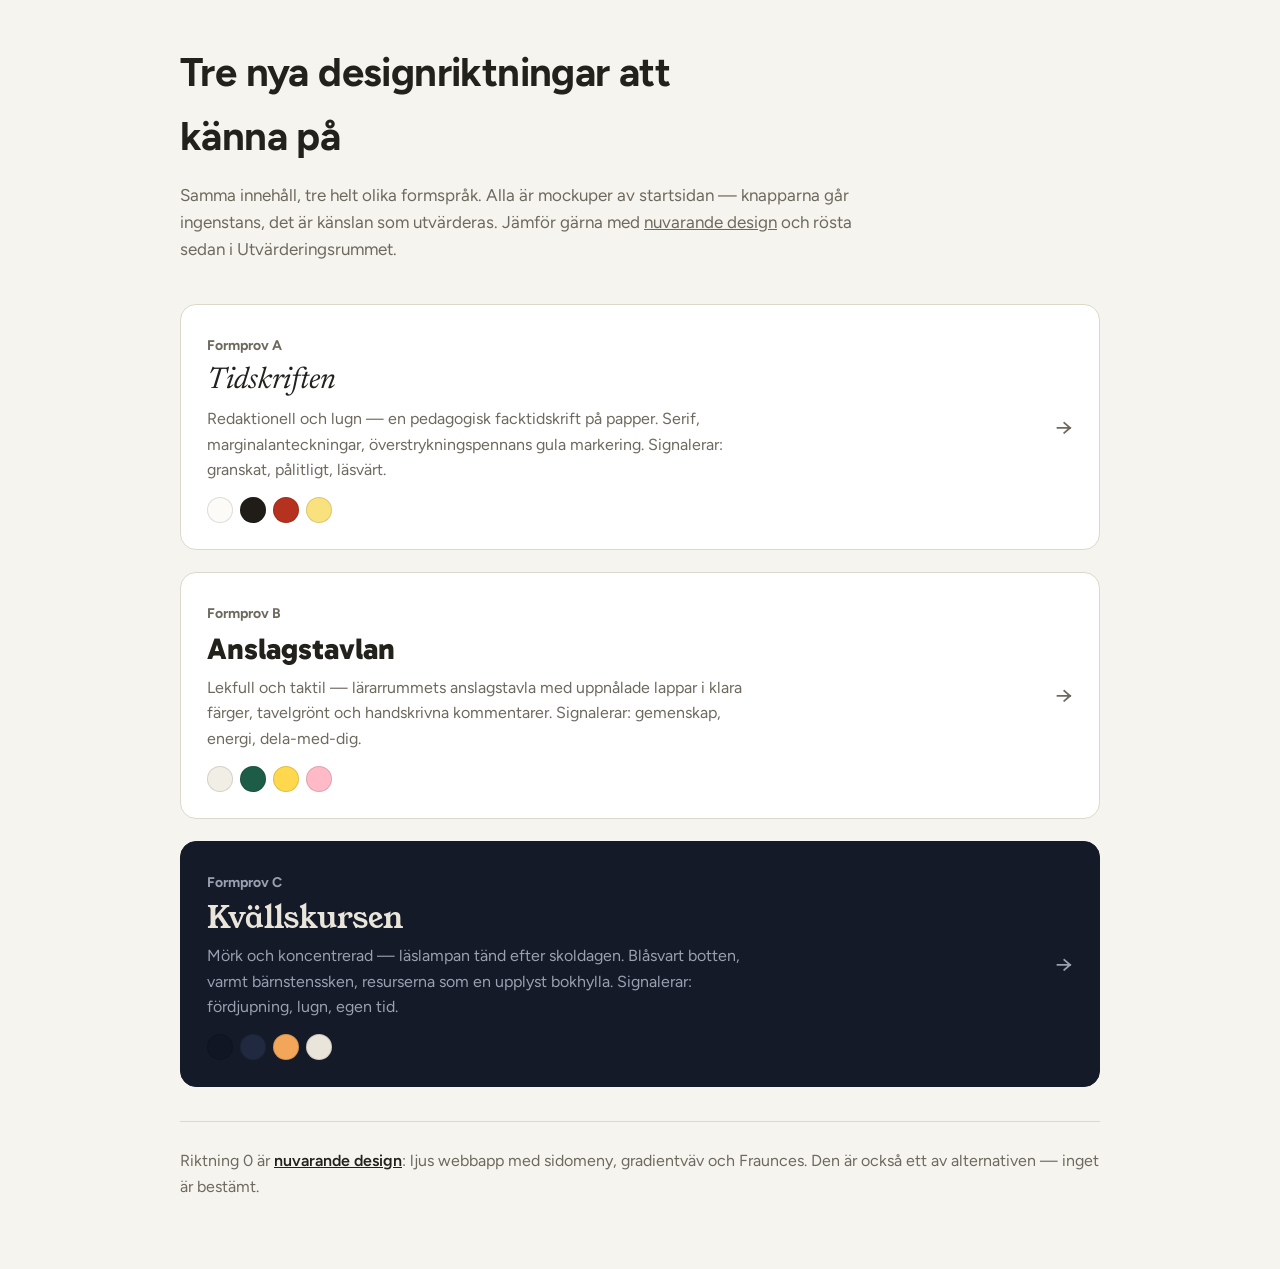
==== site/formprov/index.html @ 0c7b5b51 "Formprov: tre nya designriktningar som mockuper Tidskriften (redaktionell serif), Anslagstavlan (lek" ====
<!doctype html>
<html lang="sv">
<head>
<meta charset="utf-8">
<meta name="viewport" content="width=device-width, initial-scale=1">
<title>Formprov — tre nya designriktningar</title>
<link rel="preconnect" href="https://fonts.googleapis.com">
<link rel="preconnect" href="https://fonts.gstatic.com" crossorigin>
<link href="https://fonts.googleapis.com/css2?family=Newsreader:ital@1&family=Gabarito:wght@700;800&family=Young+Serif&family=Figtree:wght@400;500;600;700&display=swap" rel="stylesheet">
<style>
:root{ --bg:#f6f4ef; --ink:#23211c; --dis:#6e695e; --kant:#ddd8cc }
*{box-sizing:border-box;margin:0;padding:0}
body{background:var(--bg); color:var(--ink); font-family:"Figtree",system-ui,sans-serif; font-size:17px; line-height:1.6}
.yta{max-width:960px; margin:0 auto; padding:40px 20px 70px}
h1{font-size:clamp(28px,4.5vw,40px); font-weight:700; letter-spacing:-.015em; max-width:22ch}
.ingress{margin-top:14px; color:var(--dis); max-width:62ch}
.ingress a{color:inherit}
.prov{margin-top:40px; display:grid; gap:22px}
.kort{display:grid; grid-template-columns:minmax(0,1fr) auto; gap:18px; align-items:center; text-decoration:none; color:inherit; border:1.5px solid var(--kant); border-radius:16px; background:#fff; padding:26px 26px; transition:border-color .15s ease, transform .15s ease}
.kort:hover{border-color:var(--ink); transform:translateY(-2px)}
.kort .bokstav{font-size:14px; font-weight:700; color:var(--dis)}
.kort h2{margin-top:6px; font-size:30px; line-height:1.15}
.kort p{margin-top:8px; color:var(--dis); font-size:16px; max-width:56ch}
.kort .palett{display:flex; gap:7px; margin-top:14px}
.kort .palett i{width:26px; height:26px; border-radius:50%; border:1px solid rgba(0,0,0,.12)}
.kort .pil{font-size:24px; color:var(--dis)}
.kort:hover .pil{color:var(--ink)}
.kort--a h2{font-family:"Newsreader",Georgia,serif; font-style:italic; font-weight:400}
.kort--b h2{font-family:"Gabarito",sans-serif; font-weight:800}
.kort--c{background:#151a28; color:#e9e5da; border-color:#151a28}
.kort--c h2{font-family:"Young Serif",Georgia,serif; font-weight:400}
.kort--c p,.kort--c .bokstav,.kort--c .pil{color:#9aa0b0}
.kort--c:hover{border-color:#f2a65a}
.kort--c:hover .pil{color:#f2a65a}
.nuvarande{margin-top:34px; padding-top:26px; border-top:1.5px solid var(--kant); color:var(--dis); font-size:16px}
.nuvarande a{color:var(--ink); font-weight:600}
@media(max-width:560px){ .kort{grid-template-columns:minmax(0,1fr)} .kort .pil{display:none} }
:focus-visible{outline:2px solid var(--ink); outline-offset:3px}
</style>
</head>
<body>
<div class="yta">
  <h1>Tre nya designriktningar att känna på</h1>
  <p class="ingress">Samma innehåll, tre helt olika formspråk. Alla är mockuper av startsidan — knapparna går ingenstans, det är känslan som utvärderas. Jämför gärna med <a href="../">nuvarande design</a> och rösta sedan i Utvärderingsrummet.</p>

  <div class="prov">
    <a class="kort kort--a" href="tidskriften.html">
      <span>
        <span class="bokstav">Formprov A</span>
        <h2>Tidskriften</h2>
        <p>Redaktionell och lugn — en pedagogisk facktidskrift på papper. Serif, marginalanteckningar, överstrykningspennans gula markering. Signalerar: granskat, pålitligt, läsvärt.</p>
        <span class="palett"><i style="background:#fcfbf7"></i><i style="background:#201d18"></i><i style="background:#b5321f"></i><i style="background:#f9e27d"></i></span>
      </span>
      <span class="pil">→</span>
    </a>
    <a class="kort kort--b" href="anslagstavlan.html">
      <span>
        <span class="bokstav">Formprov B</span>
        <h2>Anslagstavlan</h2>
        <p>Lekfull och taktil — lärarrummets anslagstavla med uppnålade lappar i klara färger, tavelgrönt och handskrivna kommentarer. Signalerar: gemenskap, energi, dela-med-dig.</p>
        <span class="palett"><i style="background:#f1eee6"></i><i style="background:#1d5c47"></i><i style="background:#ffd84d"></i><i style="background:#ffb9c7"></i></span>
      </span>
      <span class="pil">→</span>
    </a>
    <a class="kort kort--c" href="kvallskursen.html">
      <span>
        <span class="bokstav">Formprov C</span>
        <h2>Kvällskursen</h2>
        <p>Mörk och koncentrerad — läslampan tänd efter skoldagen. Blåsvart botten, varmt bärnstenssken, resurserna som en upplyst bokhylla. Signalerar: fördjupning, lugn, egen tid.</p>
        <span class="palett"><i style="background:#111624"></i><i style="background:#202940"></i><i style="background:#f2a65a"></i><i style="background:#e9e5da"></i></span>
      </span>
      <span class="pil">→</span>
    </a>
  </div>

  <p class="nuvarande">Riktning 0 är <a href="../">nuvarande design</a>: ljus webbapp med sidomeny, gradientväv och Fraunces. Den är också ett av alternativen — inget är bestämt.</p>
</div>
</body>
</html>
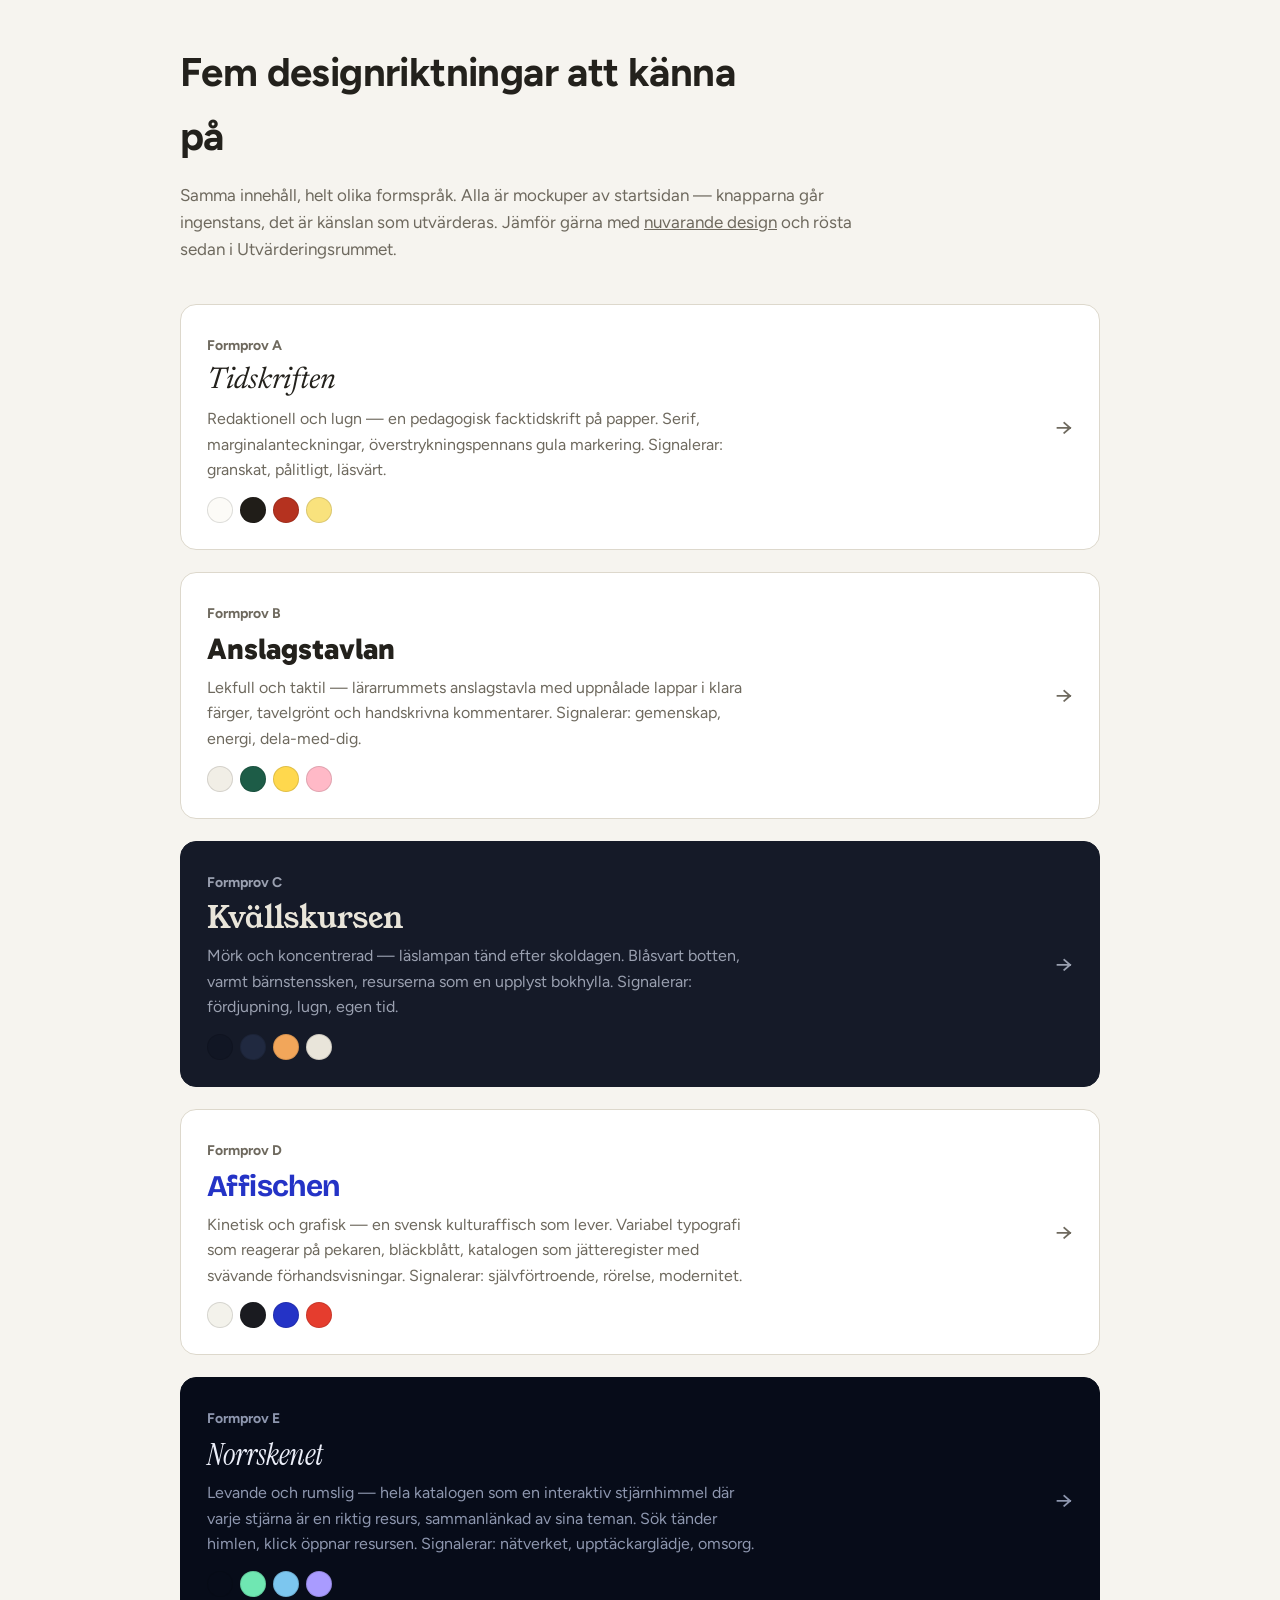
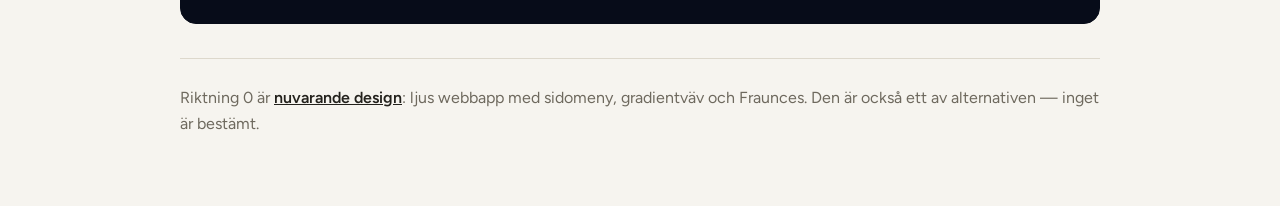
==== commit 65b51c78: "Formprov D och E: Affischen (kinetisk typografi) och Norrskenet (katalogen som stjarnhimmel) Tva nya" ====
--- a/site/formprov/index.html
+++ b/site/formprov/index.html
@@ -3,10 +3,10 @@
 <head>
 <meta charset="utf-8">
 <meta name="viewport" content="width=device-width, initial-scale=1">
-<title>Formprov — tre nya designriktningar</title>
+<title>Formprov — fem designriktningar</title>
 <link rel="preconnect" href="https://fonts.googleapis.com">
 <link rel="preconnect" href="https://fonts.gstatic.com" crossorigin>
-<link href="https://fonts.googleapis.com/css2?family=Newsreader:ital@1&family=Gabarito:wght@700;800&family=Young+Serif&family=Figtree:wght@400;500;600;700&display=swap" rel="stylesheet">
+<link href="https://fonts.googleapis.com/css2?family=Newsreader:ital@1&family=Gabarito:wght@700;800&family=Young+Serif&family=Figtree:wght@400;500;600;700&family=Bricolage+Grotesque:opsz,wght@12..96,700&family=Instrument+Serif:ital@1&display=swap" rel="stylesheet">
 <style>
 :root{ --bg:#f6f4ef; --ink:#23211c; --dis:#6e695e; --kant:#ddd8cc }
 *{box-sizing:border-box;margin:0;padding:0}
@@ -32,6 +32,14 @@
 .kort--c p,.kort--c .bokstav,.kort--c .pil{color:#9aa0b0}
 .kort--c:hover{border-color:#f2a65a}
 .kort--c:hover .pil{color:#f2a65a}
+.kort--d h2{font-family:"Bricolage Grotesque",sans-serif; font-weight:700; letter-spacing:-.02em; color:#2433C6}
+.kort--d:hover{border-color:#2433C6}
+.kort--d:hover .pil{color:#2433C6}
+.kort--e{background:#070C19; color:#ECEFF9; border-color:#070C19}
+.kort--e h2{font-family:"Instrument Serif",Georgia,serif; font-weight:400; font-style:italic}
+.kort--e p,.kort--e .bokstav,.kort--e .pil{color:#8E97AF}
+.kort--e:hover{border-color:#6FE7B2}
+.kort--e:hover .pil{color:#6FE7B2}
 .nuvarande{margin-top:34px; padding-top:26px; border-top:1.5px solid var(--kant); color:var(--dis); font-size:16px}
 .nuvarande a{color:var(--ink); font-weight:600}
 @media(max-width:560px){ .kort{grid-template-columns:minmax(0,1fr)} .kort .pil{display:none} }
@@ -40,8 +48,8 @@
 </head>
 <body>
 <div class="yta">
-  <h1>Tre nya designriktningar att känna på</h1>
-  <p class="ingress">Samma innehåll, tre helt olika formspråk. Alla är mockuper av startsidan — knapparna går ingenstans, det är känslan som utvärderas. Jämför gärna med <a href="../">nuvarande design</a> och rösta sedan i Utvärderingsrummet.</p>
+  <h1>Fem designriktningar att känna på</h1>
+  <p class="ingress">Samma innehåll, helt olika formspråk. Alla är mockuper av startsidan — knapparna går ingenstans, det är känslan som utvärderas. Jämför gärna med <a href="../">nuvarande design</a> och rösta sedan i Utvärderingsrummet.</p>
 
   <div class="prov">
     <a class="kort kort--a" href="tidskriften.html">
@@ -71,6 +79,24 @@
       </span>
       <span class="pil">→</span>
     </a>
+    <a class="kort kort--d" href="affischen.html">
+      <span>
+        <span class="bokstav">Formprov D</span>
+        <h2>Affischen</h2>
+        <p>Kinetisk och grafisk — en svensk kulturaffisch som lever. Variabel typografi som reagerar på pekaren, bläckblått, katalogen som jätteregister med svävande förhandsvisningar. Signalerar: självförtroende, rörelse, modernitet.</p>
+        <span class="palett"><i style="background:#F3F2EB"></i><i style="background:#1A1B20"></i><i style="background:#2433C6"></i><i style="background:#E53D2E"></i></span>
+      </span>
+      <span class="pil">→</span>
+    </a>
+    <a class="kort kort--e" href="norrskenet.html">
+      <span>
+        <span class="bokstav">Formprov E</span>
+        <h2>Norrskenet</h2>
+        <p>Levande och rumslig — hela katalogen som en interaktiv stjärnhimmel där varje stjärna är en riktig resurs, sammanlänkad av sina teman. Sök tänder himlen, klick öppnar resursen. Signalerar: nätverket, upptäckarglädje, omsorg.</p>
+        <span class="palett"><i style="background:#070C19"></i><i style="background:#6FE7B2"></i><i style="background:#7CC6EF"></i><i style="background:#A99BFF"></i></span>
+      </span>
+      <span class="pil">→</span>
+    </a>
   </div>
 
   <p class="nuvarande">Riktning 0 är <a href="../">nuvarande design</a>: ljus webbapp med sidomeny, gradientväv och Fraunces. Den är också ett av alternativen — inget är bestämt.</p>
